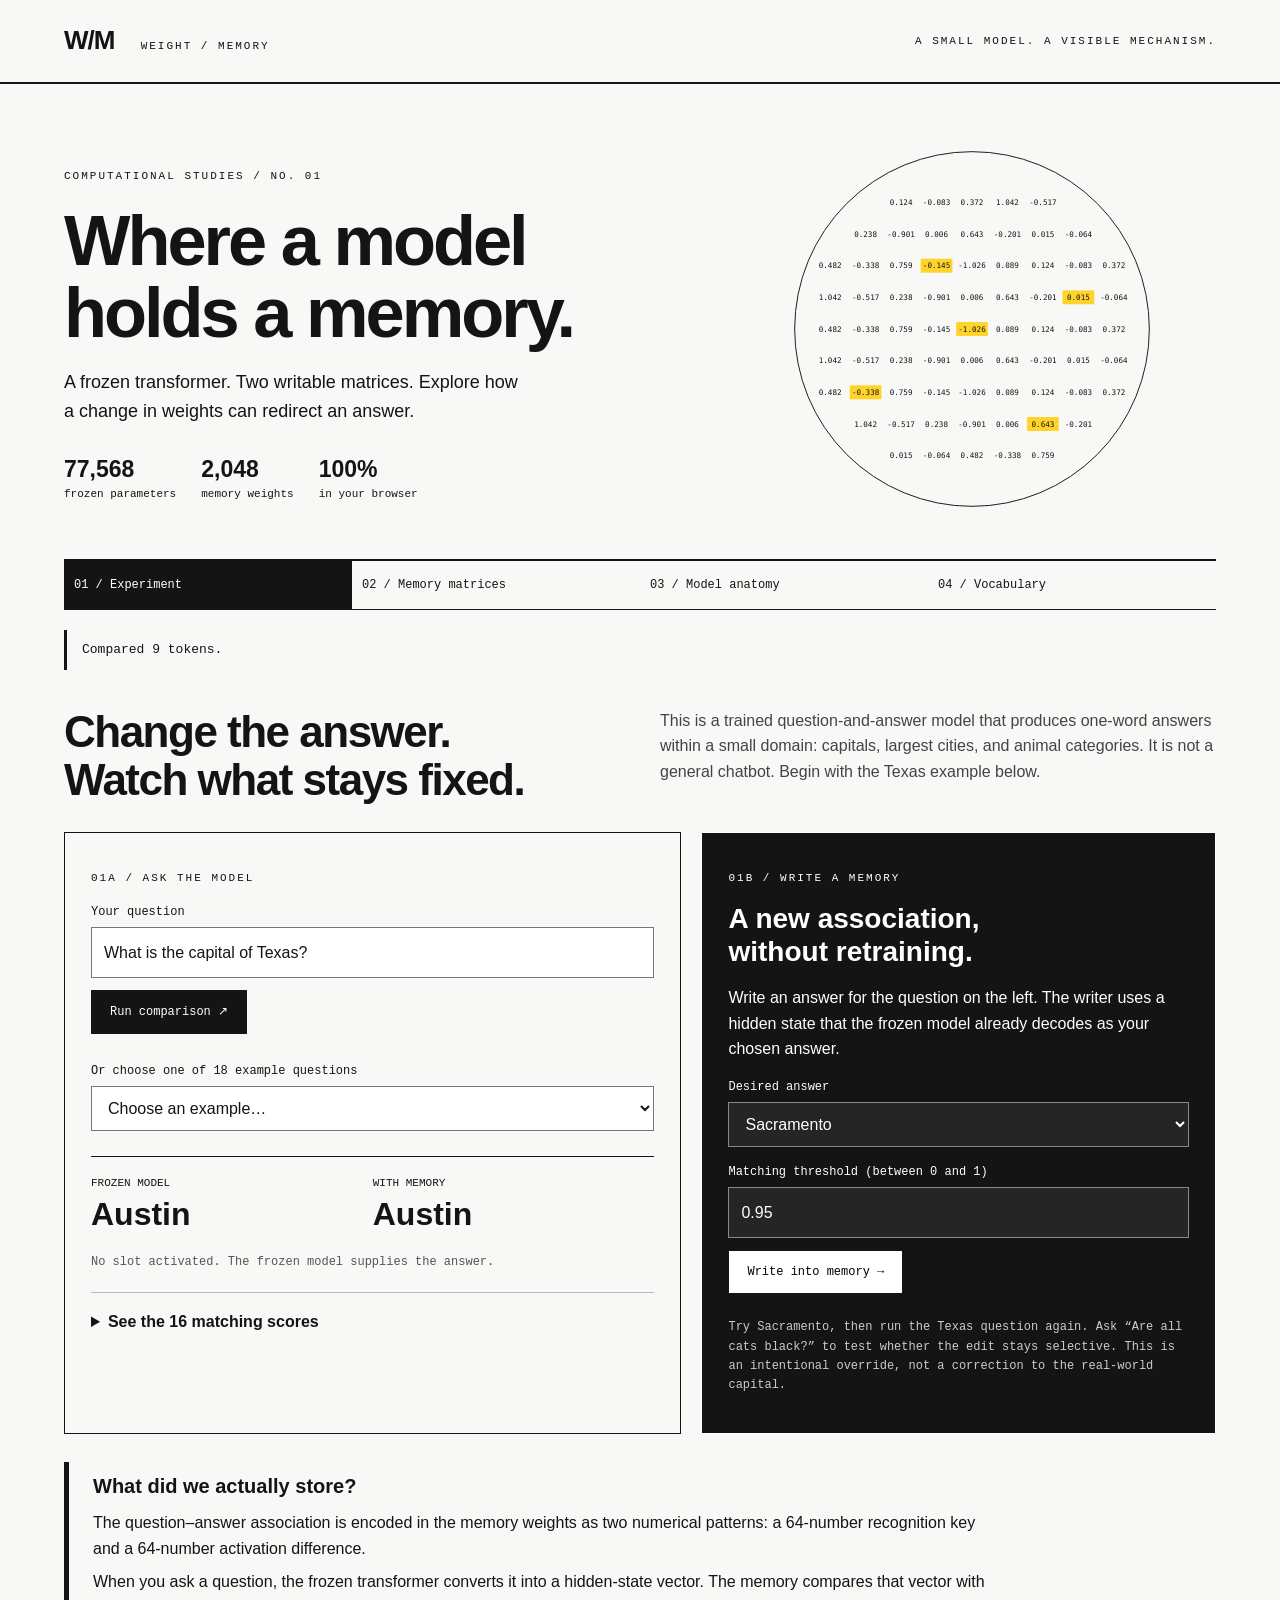
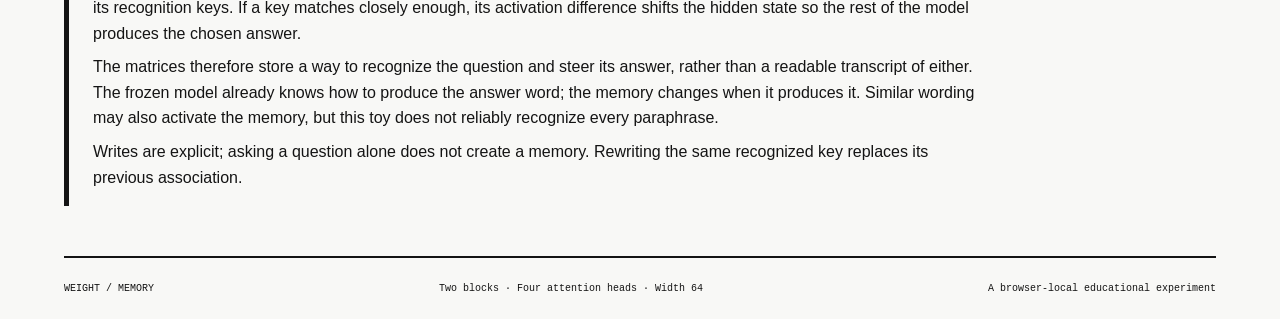
==== web/index.html @ 0e6df908 "Publish transformer memory laboratory, browser demo, and technical report" ====
<!doctype html><html lang="en"><head><meta charset="utf-8"><meta name="viewport" content="width=device-width,initial-scale=1"><title>Weight / Memory — An interactive transformer laboratory</title><link rel="stylesheet" href="style.css"></head><body>
<header><a class="brand" href="#experiment">W/M <span>WEIGHT / MEMORY</span></a><span class="edition">A SMALL MODEL. A VISIBLE MECHANISM.</span></header>
<main><section class="hero"><div><p class="eyebrow">COMPUTATIONAL STUDIES / NO. 01</p><h1>Where a model<br>holds a memory.</h1><p class="intro">A frozen transformer. Two writable matrices. Explore how a change in weights can redirect an answer.</p><div class="stats"><span><b>77,568</b> frozen parameters</span><span><b>2,048</b> memory weights</span><span><b>100%</b> in your browser</span></div></div><img class="architecture weight-field" src="weight-field.svg" width="600" height="600" alt="A circular field of decimal weights, with five values highlighted in yellow."></section>
<nav aria-label="Laboratory sections"><a href="#experiment">01 / Experiment</a><a href="#matrices">02 / Memory matrices</a><a href="#anatomy">03 / Model anatomy</a><a href="#vocabulary">04 / Vocabulary</a></nav>
<p id="status" role="status" aria-live="polite">Loading the frozen model…</p>
<section id="experiment" class="page"><div class="section-heading"><h2>Change the answer.<br>Watch what stays fixed.</h2><p>This is a trained question-and-answer model that produces one-word answers within a small domain: capitals, largest cities, and animal categories. It is not a general chatbot. Begin with the Texas example below.</p></div><div class="columns"><article class="panel"><p class="eyebrow">01A / ASK THE MODEL</p><form id="ask-form"><label for="question">Your question</label><input id="question" value="What is the capital of Texas?" required maxlength="500"><button>Run comparison ↗</button></form><label for="examples">Or choose one of 18 example questions</label><select id="examples"><option value="">Choose an example…</option></select><div class="results"><div><span>Frozen model</span><strong id="base-answer">—</strong></div><div><span>With memory</span><strong id="memory-answer">—</strong></div></div><p id="match" class="note">Run a question to inspect the memory gate.</p><details><summary>See the 16 matching scores</summary><div id="scores"></div></details></article><article class="panel dark"><p class="eyebrow">01B / WRITE A MEMORY</p><h3>A new association,<br>without retraining.</h3><p>Write an answer for the question on the left. The writer uses a hidden state that the frozen model already decodes as your chosen answer.</p><form id="write-form"><label for="answer">Desired answer</label><select id="answer"></select><label for="write-threshold">Matching threshold (between 0 and 1)</label><input id="write-threshold" type="number" min="0.001" max="0.999" step="0.001" value="0.95" required><button>Write into memory →</button></form><p class="note">Try Sacramento, then run the Texas question again. Ask “Are all cats black?” to test whether the edit stays selective. This is an intentional override, not a correction to the real-world capital.</p></article></div><aside class="lesson"><b>What did we actually store?</b><p>The question–answer association is encoded in the memory weights as two numerical patterns: a 64-number recognition key and a 64-number activation difference.</p><p>When you ask a question, the frozen transformer converts it into a hidden-state vector. The memory compares that vector with its recognition keys. If a key matches closely enough, its activation difference shifts the hidden state so the rest of the model produces the chosen answer.</p><p>The matrices therefore store a way to recognize the question and steer its answer, rather than a readable transcript of either. The frozen model already knows how to produce the answer word; the memory changes when it produces it. Similar wording may also activate the memory, but this toy does not reliably recognize every paraphrase.</p><p>Writes are explicit; asking a question alone does not create a memory. Rewriting the same recognized key replaces its previous association.</p></aside></section>
<section id="matrices" class="page" hidden><div class="section-heading"><h2>The memory is<br>the numbers.</h2><p>Each row is one of 16 slots. Select a matrix and slot, then edit any of its 64 weights. These columns represent hidden features, not vocabulary tokens.</p></div><div class="toolbar"><label>Matrix<select id="matrix"><option value="keys">K / Recognition keys · 16 × 64</option><option value="deltas">D / Activation deltas · 16 × 64</option></select></label><label>Memory slot<select id="slot"></select></label><label class="check"><input id="enabled" type="checkbox"> Slot enabled</label><label>Threshold<input id="threshold" type="number" step="0.001" min="0.001" max="0.999"></label></div><p id="row-info" class="note"></p><form id="weights-form"><div id="weights" class="weight-grid"></div><div class="actions"><button>Save all 64 weights</button><button type="button" id="undo">Undo last change</button><button type="button" id="clear-slot">Clear this slot</button></div></form><details><summary>Bulk row editing and scaling</summary><label for="row-text">64 numbers, separated by spaces or commas</label><textarea id="row-text" rows="4"></textarea><div class="actions"><button id="replace-row">Replace row</button><label>Multiplier<input id="factor" type="number" value="1" step="any"></label><button id="scale">Scale row</button></div></details><aside class="lesson"><b>Reading these two matrices</b><p><strong>K decides when.</strong> The normalized query is multiplied by Kᵀ. A slot can activate only when enabled and its score meets its threshold. The highest eligible score wins; ties choose the lower slot.</p><p><strong>D decides how.</strong> The selected delta row is added to the final prompt state before the second block’s FFN. Raw edits are saved as float32, without automatic normalization. Scaling a key changes its matching sensitivity; scores are cosine similarities only for unit-length keys. Editing an empty row does not enable it.</p><p>Arbitrary numbers do not automatically represent meaningful concepts. Start with a writer-created row, make a small change, and compare the result in Experiment. Large values can make the output unstable.</p></aside><div class="panel"><h3>Keep or share an experiment</h3><p>Memory saves locally in this browser on this site. It is not shared with other visitors. Export a JSON file to move it to another browser. No questions are sent to a server.</p><div class="actions"><button id="export">Export memory</button><label class="file-button">Import memory<input id="import" type="file" accept=".json,application/json"></label><button id="reset">Clear all memory</button></div><p id="storage-note" class="note"></p></div></section>
<section id="anatomy" class="page" hidden><div class="section-heading"><h2>Follow the signal.</h2><p>All shapes below describe one question. T is its token count, including &lt;bos&gt; and &lt;answer&gt;. “What is the capital of Texas?” has T = 9. The browser runs the actual trained transformer, not a question-to-answer lookup table.</p></div><div id="pipeline"></div><aside class="lesson"><b>How the forward-only writer works</b><p>1. Run your question through the frozen model to obtain its 64-number state h, just after the second attention residual.</p><p>2. Probe 18 example questions without memory. Select a donor state h* whose output predicts the desired answer with the highest probability among eligible donors.</p><p>3. Write K[row] = h / ‖h‖ and D[row] = h* − h. For the exact source, h + D[row] = h*, so the remaining FFN and output head receive the donor state.</p><p>This is a restricted activation-transplant experiment. It cannot write arbitrary new words, reconstruct past questions, or guarantee activation for every paraphrase. The base was trained once; the memory writer does not use backpropagation.</p></aside></section>
<section id="vocabulary" class="page" hidden><div class="section-heading"><h2>Fifty-eight tokens.<br>A deliberately small world.</h2><p>The tokenizer lowercases text and recognizes letter sequences, question marks, and periods. Unknown words become &lt;unk&gt;; other characters are ignored. The limit is 46 question tokens plus two special tokens. Output is one token.</p></div><label for="vocab-filter">Find a token or its ID</label><input id="vocab-filter" placeholder="e.g. texas, 50, or <answer>"><div id="vocab-list" class="vocab-grid"></div><aside class="lesson"><b>Four special tokens</b><p>&lt;pad&gt; fills shorter sequences in Python batches. &lt;unk&gt; represents unknown words. &lt;bos&gt; starts the prompt. &lt;answer&gt; ends it and supplies the state used to predict an answer. “losangeles” is one token in this model.</p><p>A vocabulary is a set of representable tokens, not a list of concepts the model understands. Knowing a token does not mean it can answer arbitrary questions about it.</p></aside></section>
<footer><span>WEIGHT / MEMORY</span><span>Two blocks · Four attention heads · Width 64</span><span>A browser-local educational experiment</span></footer></main><script type="module" src="app.mjs"></script></body></html>
---- web/style.css ----
:root{color-scheme:light;--ink:#141414;--paper:#f8f8f6}*{box-sizing:border-box}body{margin:0;background:var(--paper);color:var(--ink);font:16px/1.6 Arial,Helvetica,sans-serif}header{border-bottom:2px solid;display:flex;justify-content:space-between;align-items:center;padding:20px 5vw}.brand{font-weight:900;font-size:26px;text-decoration:none;color:inherit;letter-spacing:-1px}.brand span{font:11px monospace;letter-spacing:2px;margin-left:20px}.edition,.eyebrow{font:11px/1.5 monospace;letter-spacing:2px}main{max-width:1280px;margin:auto;padding:0 5vw}.hero{display:grid;grid-template-columns:1.3fr 1fr;align-items:center;gap:30px;padding:55px 0 40px}h1{font-size:clamp(42px,5.5vw,76px);line-height:1.02;letter-spacing:-3px;margin:20px 0}h2{font-size:clamp(30px,3.5vw,44px);line-height:1.1;letter-spacing:-1.5px;margin:0}h3{font-size:28px;line-height:1.2;margin:15px 0}.intro{max-width:460px;font-size:18px}.architecture{width:100%;max-height:310px}.stats{display:flex;gap:25px;margin-top:30px;font:11px monospace}.stats b{display:block;font:700 23px Arial;margin-bottom:5px}nav{display:flex;border-top:2px solid;border-bottom:1px solid;flex-wrap:wrap}nav a{flex:1;padding:17px 10px;color:inherit;text-decoration:none;font:12px monospace;white-space:nowrap}nav a[aria-current=page]{background:var(--ink);color:white}#status{font:13px/1.5 monospace;border-left:3px solid;padding:10px 15px;min-height:40px;margin:20px 0}.section-heading{display:grid;grid-template-columns:1fr 1fr;gap:40px;margin:38px 0 28px}.section-heading p{margin:0;color:#444}.columns{display:grid;grid-template-columns:1.2fr 1fr;gap:20px}.panel{border:1px solid;padding:26px}.dark{background:var(--ink);color:white}.dark input,.dark select{background:#252525;color:white;border-color:#888}.dark button{background:white;color:black}.dark .note{color:#ccc}label{display:block;font:12px/1.5 monospace;margin:16px 0 6px}input,select,textarea{width:100%;padding:12px;background:white;color:var(--ink);border:1px solid #777;border-radius:0;font:inherit;min-width:0}button,.file-button{display:inline-block;border:1px solid var(--ink);background:var(--ink);color:white;padding:12px 18px;font:12px/1.5 monospace;cursor:pointer;margin:12px 0}button:hover,.file-button:hover{background:#444}button:disabled{opacity:.5;cursor:wait}input:focus,select:focus,textarea:focus,button:focus-visible,a:focus-visible,summary:focus-visible{outline:3px double #777;outline-offset:3px}.results{display:grid;grid-template-columns:1fr 1fr;border-top:1px solid;margin-top:25px;padding-top:20px}.results span{display:block;font:11px monospace;text-transform:uppercase}.results strong{font-size:clamp(20px,3vw,32px);overflow-wrap:anywhere}.note{font:12px/1.6 monospace;color:#555}.lesson{border-left:5px solid;margin:28px 0;padding:8px 24px;max-width:950px}.lesson p{margin:8px 0}.lesson>b{font-size:20px}details{border-top:1px solid #bbb;padding:16px 0;margin-top:20px}summary{cursor:pointer;font-weight:bold}.toolbar{display:grid;grid-template-columns:2fr 1fr 1fr 1fr;gap:16px;align-items:end}.toolbar label{margin:0}.check{display:flex;align-items:center;gap:8px;padding-bottom:12px}.check input{width:auto}.weight-grid{display:grid;grid-template-columns:repeat(8,1fr);gap:6px}.weight-grid label{margin:0;background:#e7e7e4;padding:4px;font-size:10px}.weight-grid input{padding:8px 3px;font:11px monospace}.actions{display:flex;gap:12px;align-items:center;flex-wrap:wrap}.actions label{margin:0}.actions input[type=number]{width:100px}.file-button{position:relative}.file-button input{position:absolute;inset:0;opacity:0;cursor:pointer;width:100%}.vocab-grid{display:grid;grid-template-columns:repeat(4,1fr);margin:24px 0;gap:1px;background:#bbb;border:1px solid #bbb}.token{padding:12px;background:var(--paper);font:14px monospace}.token span{color:#777;display:inline-block;width:36px}.stage{display:grid;grid-template-columns:45px 1fr 1fr;gap:20px;padding:22px 0;border-top:1px solid}.stage>b{font:26px monospace;color:#777}.stage h3{font-size:20px;margin:0 0 7px}.stage p{margin:4px 0}.shape{font:12px/1.8 monospace;white-space:pre-line}.score{display:flex;justify-content:space-between;font:12px monospace;padding:6px;border-bottom:1px solid #ddd}footer{border-top:2px solid;margin-top:50px;padding:25px 0;display:flex;justify-content:space-between;gap:20px;font:10px monospace}body.loading main form button{pointer-events:none;opacity:.5}[hidden]{display:none!important}@media(max-width:720px){header .edition{display:none}.hero{grid-template-columns:1fr;padding:30px 0}.architecture{max-height:210px}.section-heading,.columns{grid-template-columns:1fr;gap:20px}.weight-grid{grid-template-columns:repeat(4,1fr)}.toolbar{grid-template-columns:1fr 1fr}.vocab-grid{grid-template-columns:repeat(2,1fr)}.stage{grid-template-columns:30px 1fr}.stage .shape{grid-column:2}footer{flex-direction:column}.stats{gap:16px}nav a{flex:1 1 50%}.panel{padding:20px}}

img.architecture{height:auto;mix-blend-mode:multiply}

img.weight-field{width:100%;height:auto;max-height:none;max-width:380px;justify-self:center;aspect-ratio:1;object-fit:contain;mix-blend-mode:normal}@media(max-width:720px){img.weight-field{max-width:280px}}
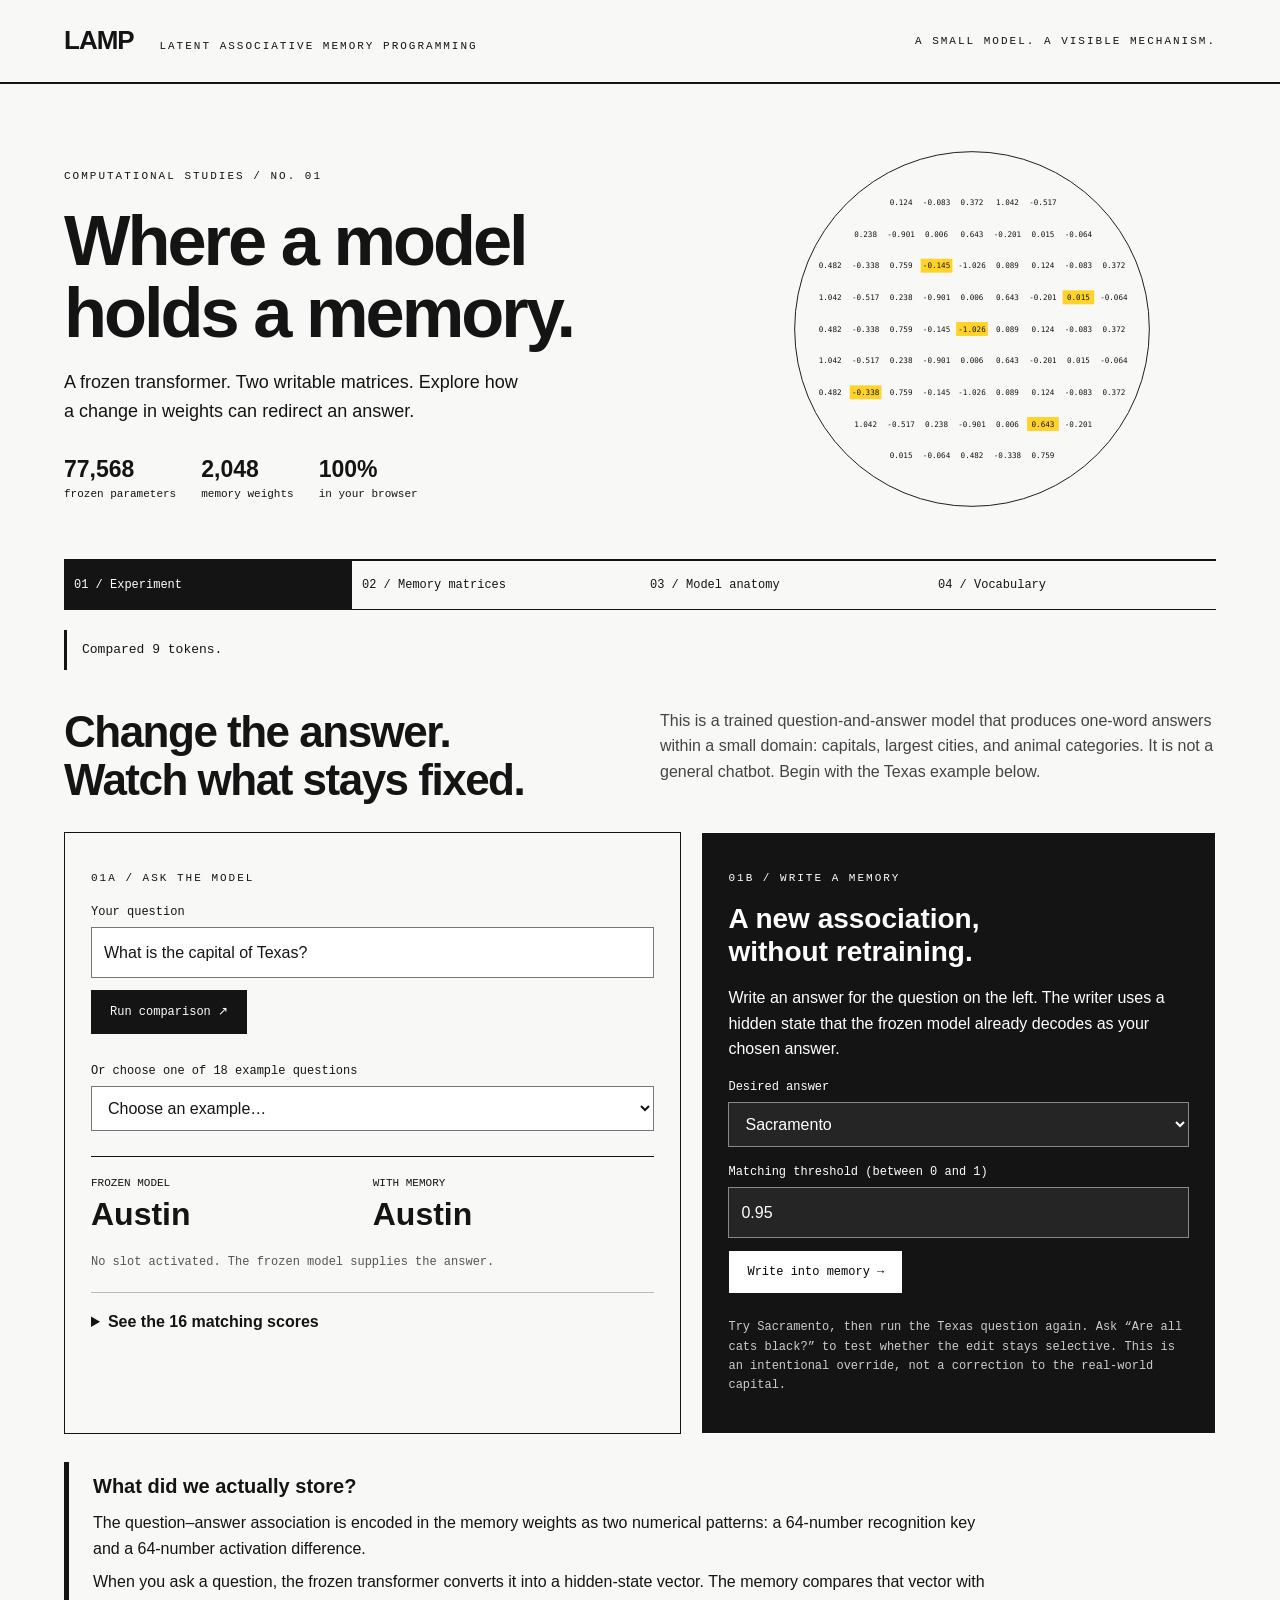
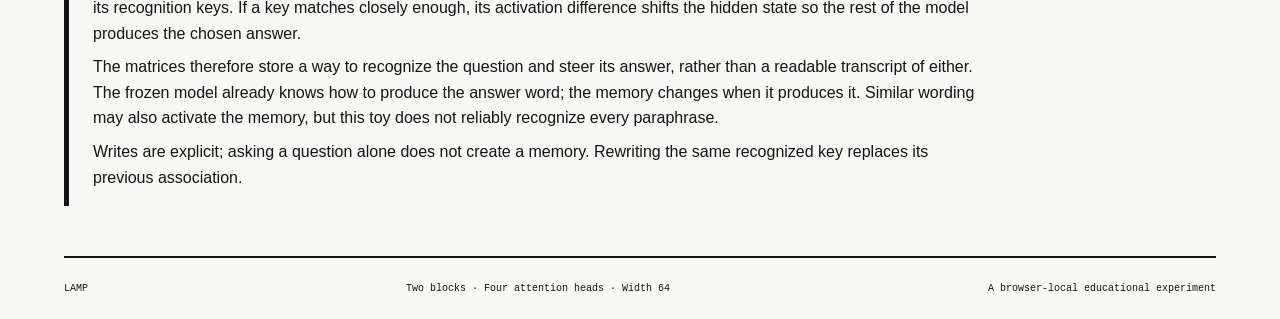
==== commit 7c3ad30f: "Rename project to LAMP and package uppercase website directory" ====
--- a/web/index.html
+++ b/web/index.html
@@ -1,5 +1,5 @@
-<!doctype html><html lang="en"><head><meta charset="utf-8"><meta name="viewport" content="width=device-width,initial-scale=1"><title>Weight / Memory — An interactive transformer laboratory</title><link rel="stylesheet" href="style.css"></head><body>
-<header><a class="brand" href="#experiment">W/M <span>WEIGHT / MEMORY</span></a><span class="edition">A SMALL MODEL. A VISIBLE MECHANISM.</span></header>
+<!doctype html><html lang="en"><head><meta charset="utf-8"><meta name="viewport" content="width=device-width,initial-scale=1"><title>LAMP — An interactive transformer laboratory</title><link rel="stylesheet" href="style.css"></head><body>
+<header><a class="brand" href="#experiment">LAMP <span>LATENT ASSOCIATIVE MEMORY PROGRAMMING</span></a><span class="edition">A SMALL MODEL. A VISIBLE MECHANISM.</span></header>
 <main><section class="hero"><div><p class="eyebrow">COMPUTATIONAL STUDIES / NO. 01</p><h1>Where a model<br>holds a memory.</h1><p class="intro">A frozen transformer. Two writable matrices. Explore how a change in weights can redirect an answer.</p><div class="stats"><span><b>77,568</b> frozen parameters</span><span><b>2,048</b> memory weights</span><span><b>100%</b> in your browser</span></div></div><img class="architecture weight-field" src="weight-field.svg" width="600" height="600" alt="A circular field of decimal weights, with five values highlighted in yellow."></section>
 <nav aria-label="Laboratory sections"><a href="#experiment">01 / Experiment</a><a href="#matrices">02 / Memory matrices</a><a href="#anatomy">03 / Model anatomy</a><a href="#vocabulary">04 / Vocabulary</a></nav>
 <p id="status" role="status" aria-live="polite">Loading the frozen model…</p>
@@ -7,4 +7,4 @@
 <section id="matrices" class="page" hidden><div class="section-heading"><h2>The memory is<br>the numbers.</h2><p>Each row is one of 16 slots. Select a matrix and slot, then edit any of its 64 weights. These columns represent hidden features, not vocabulary tokens.</p></div><div class="toolbar"><label>Matrix<select id="matrix"><option value="keys">K / Recognition keys · 16 × 64</option><option value="deltas">D / Activation deltas · 16 × 64</option></select></label><label>Memory slot<select id="slot"></select></label><label class="check"><input id="enabled" type="checkbox"> Slot enabled</label><label>Threshold<input id="threshold" type="number" step="0.001" min="0.001" max="0.999"></label></div><p id="row-info" class="note"></p><form id="weights-form"><div id="weights" class="weight-grid"></div><div class="actions"><button>Save all 64 weights</button><button type="button" id="undo">Undo last change</button><button type="button" id="clear-slot">Clear this slot</button></div></form><details><summary>Bulk row editing and scaling</summary><label for="row-text">64 numbers, separated by spaces or commas</label><textarea id="row-text" rows="4"></textarea><div class="actions"><button id="replace-row">Replace row</button><label>Multiplier<input id="factor" type="number" value="1" step="any"></label><button id="scale">Scale row</button></div></details><aside class="lesson"><b>Reading these two matrices</b><p><strong>K decides when.</strong> The normalized query is multiplied by Kᵀ. A slot can activate only when enabled and its score meets its threshold. The highest eligible score wins; ties choose the lower slot.</p><p><strong>D decides how.</strong> The selected delta row is added to the final prompt state before the second block’s FFN. Raw edits are saved as float32, without automatic normalization. Scaling a key changes its matching sensitivity; scores are cosine similarities only for unit-length keys. Editing an empty row does not enable it.</p><p>Arbitrary numbers do not automatically represent meaningful concepts. Start with a writer-created row, make a small change, and compare the result in Experiment. Large values can make the output unstable.</p></aside><div class="panel"><h3>Keep or share an experiment</h3><p>Memory saves locally in this browser on this site. It is not shared with other visitors. Export a JSON file to move it to another browser. No questions are sent to a server.</p><div class="actions"><button id="export">Export memory</button><label class="file-button">Import memory<input id="import" type="file" accept=".json,application/json"></label><button id="reset">Clear all memory</button></div><p id="storage-note" class="note"></p></div></section>
 <section id="anatomy" class="page" hidden><div class="section-heading"><h2>Follow the signal.</h2><p>All shapes below describe one question. T is its token count, including &lt;bos&gt; and &lt;answer&gt;. “What is the capital of Texas?” has T = 9. The browser runs the actual trained transformer, not a question-to-answer lookup table.</p></div><div id="pipeline"></div><aside class="lesson"><b>How the forward-only writer works</b><p>1. Run your question through the frozen model to obtain its 64-number state h, just after the second attention residual.</p><p>2. Probe 18 example questions without memory. Select a donor state h* whose output predicts the desired answer with the highest probability among eligible donors.</p><p>3. Write K[row] = h / ‖h‖ and D[row] = h* − h. For the exact source, h + D[row] = h*, so the remaining FFN and output head receive the donor state.</p><p>This is a restricted activation-transplant experiment. It cannot write arbitrary new words, reconstruct past questions, or guarantee activation for every paraphrase. The base was trained once; the memory writer does not use backpropagation.</p></aside></section>
 <section id="vocabulary" class="page" hidden><div class="section-heading"><h2>Fifty-eight tokens.<br>A deliberately small world.</h2><p>The tokenizer lowercases text and recognizes letter sequences, question marks, and periods. Unknown words become &lt;unk&gt;; other characters are ignored. The limit is 46 question tokens plus two special tokens. Output is one token.</p></div><label for="vocab-filter">Find a token or its ID</label><input id="vocab-filter" placeholder="e.g. texas, 50, or <answer>"><div id="vocab-list" class="vocab-grid"></div><aside class="lesson"><b>Four special tokens</b><p>&lt;pad&gt; fills shorter sequences in Python batches. &lt;unk&gt; represents unknown words. &lt;bos&gt; starts the prompt. &lt;answer&gt; ends it and supplies the state used to predict an answer. “losangeles” is one token in this model.</p><p>A vocabulary is a set of representable tokens, not a list of concepts the model understands. Knowing a token does not mean it can answer arbitrary questions about it.</p></aside></section>
-<footer><span>WEIGHT / MEMORY</span><span>Two blocks · Four attention heads · Width 64</span><span>A browser-local educational experiment</span></footer></main><script type="module" src="app.mjs"></script></body></html>
+<footer><span>LAMP</span><span>Two blocks · Four attention heads · Width 64</span><span>A browser-local educational experiment</span></footer></main><script type="module" src="app.mjs"></script></body></html>
